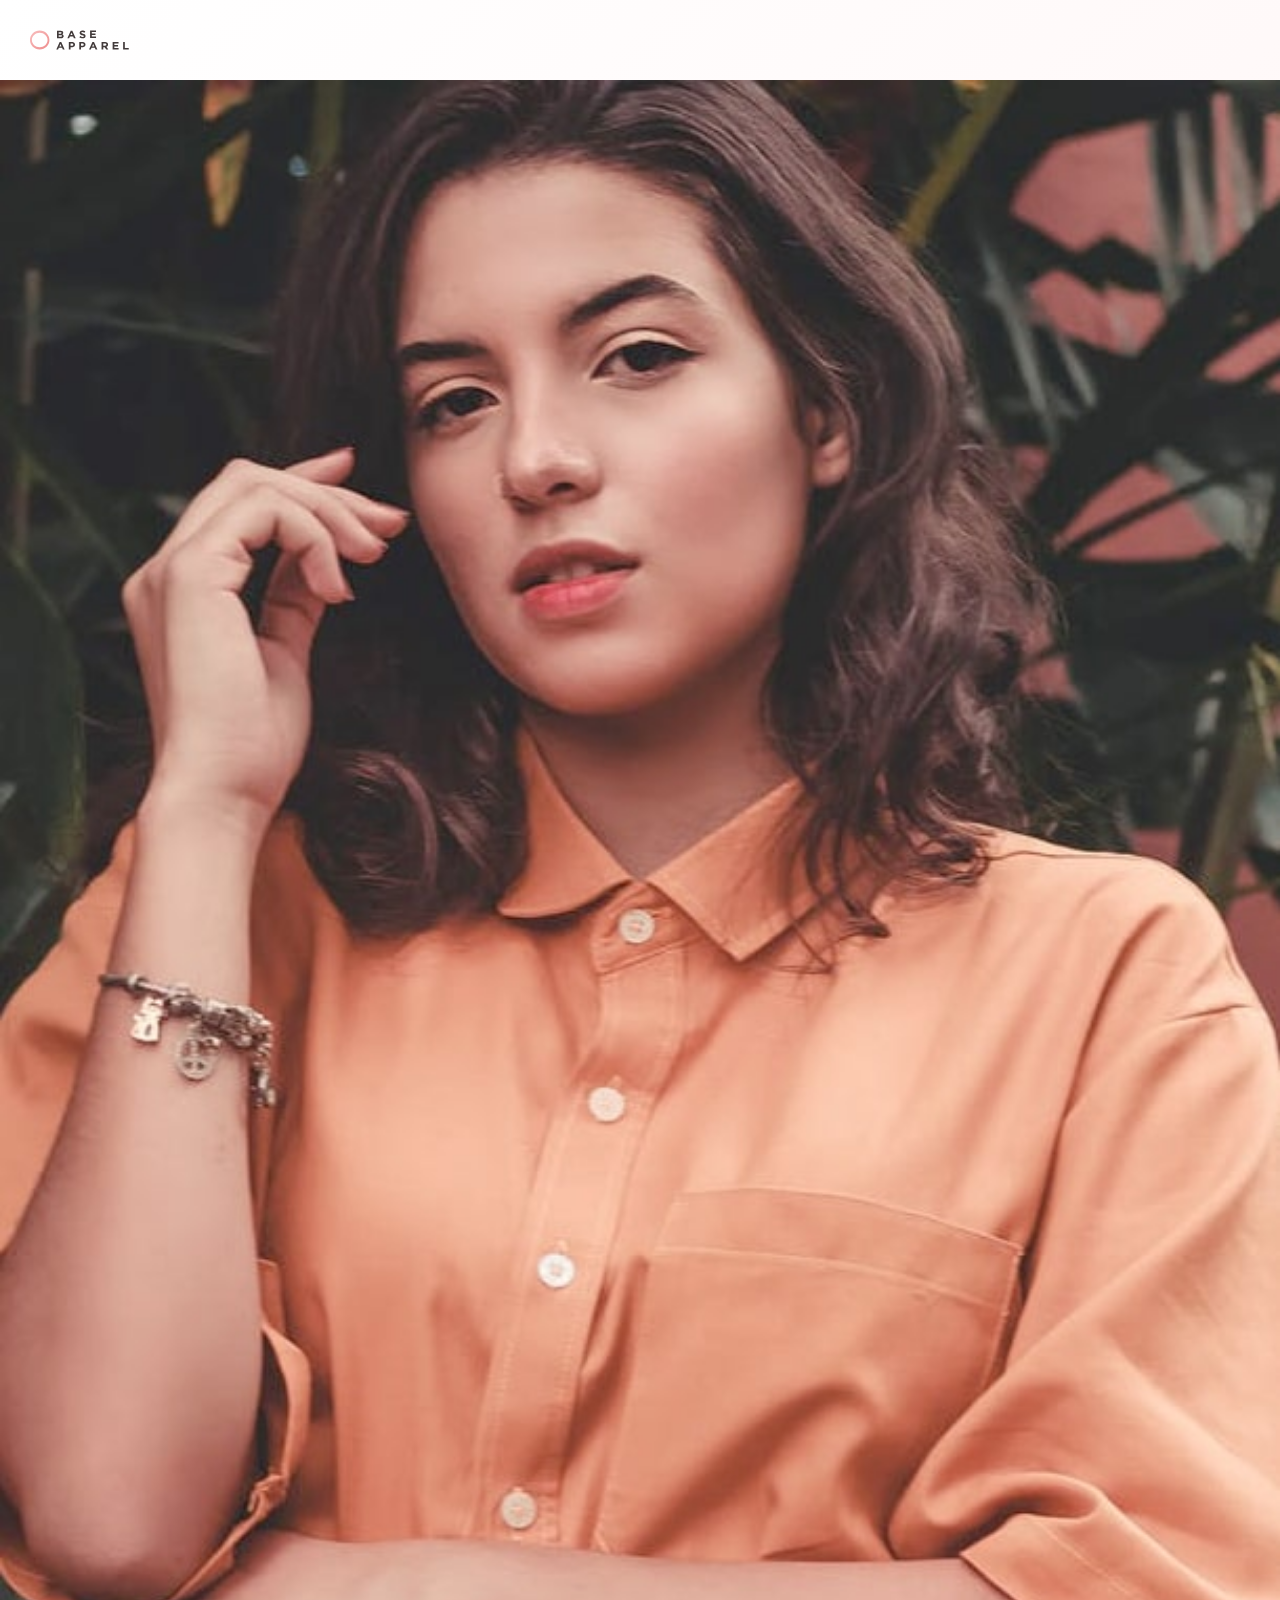
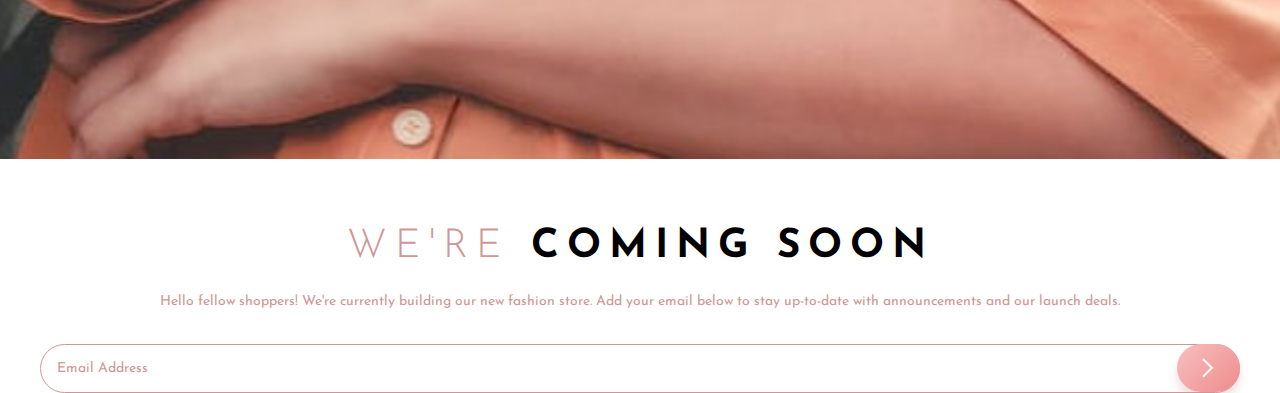
==== base-apparel/index.html @ 46ca5532 "WIP" ====
<!DOCTYPE html>
<html lang="en">
<head>
  <meta charset="UTF-8">
  <meta name="viewport" content="width=device-width, initial-scale=1.0"> <!-- displays site properly based on user's device -->

  <link rel="icon" type="image/png" sizes="32x32" href="./images/favicon-32x32.png">
  
  <title>Frontend Mentor | Base Apparel coming soon page</title>

  <!-- Feel free to remove these styles or customise in your own stylesheet 👍 -->
  <style>
    .attribution { font-size: 11px; text-align: center; }
    .attribution a { color: hsl(228, 45%, 44%); }
  </style>
  <link rel="stylesheet" href="style.css">

  <!-- FONTS -->
  <link rel="preconnect" href="https://fonts.googleapis.com">
<link rel="preconnect" href="https://fonts.gstatic.com" crossorigin>
<link href="https://fonts.googleapis.com/css2?family=Josefin+Sans:wght@300;400;600&display=swap" rel="stylesheet">

</head>
<body>
<div class="container">
  <div class="card">
    
    <img src="./images/logo.svg" class="card__logo" alt="Card Logo">

    <div class="card__info">
      <h1 class="card__heading"><span class="card__heading card__heading--rose">We're</span> coming soon</h1>
      <p class="card__text">
        Hello fellow shoppers! We're currently building our new fashion store. 
        Add your email below to stay up-to-date with announcements and our launch deals.      
      </p>
    
      <form action="#" class="card__form">
      <input type="email" placeholder="Email Address" class="inp-email">
      <input type="image" src="./images/icon-arrow.svg" class="img=submit" alt="Submit">
      </form>
    </div>

<!-- <div class="card__hero"></div> -->
<!-- <img src="./images/hero-mobile.jpg" alt="Hero" class="card__hero"> -->

<picture class="card__hero">
  <source media="(min-width: 1024px)" srcset="./images/hero-desktop.jpg">
  <source media="(max-width: 1023px)" srcset="./images/hero-mobile.jpg">
  <img src="./images/hero-desktop.jpg" alt="Hero picture">
</picture>

</div>
  <!-- <footer>
    <p class="attribution">
      Challenge by <a href="https://www.frontendmentor.io?ref=challenge" target="_blank">Frontend Mentor</a>. 
      Coded by <a href="#">Your Name Here</a>.
    </p>
  </footer> -->
</body>
</html>
---- base-apparel/style.css ----
/*# Front-end Style Guide

### Gradients

- Linear, 135deg, from hsl(0, 0%, 100%), to hsl(0, 100%, 98%)
- Linear, 135deg, from hsl(0, 80%, 86%), to hsl(0, 74%, 74%)
*/
:root {
  --main-desaturated-red: hsl(0, 36%, 70%);
  --main-soft-red: hsl(0, 93%, 68%);
  --dark-grayish-red: hsl(0, 6%, 24%);
}

* {
  margin: 0;
  padding: 0;
  -webkit-box-sizing: border-box;
          box-sizing: border-box;
}

/* Font: 300-light, 400-regular, 600-semi-bold */
html, body {
  height: 100%;
  width: 100%;
}

html {
  font-size: 16px;
  /*1rem*/
  font-family: 'Josefin Sans', sans-serif;
}

.container, .card {
  height: 100vh;
}

.card {
  background: linear-gradient(135deg, white, #fff5f5);
  display: -webkit-box;
  display: -ms-flexbox;
  display: flex;
  -webkit-box-orient: vertical;
  -webkit-box-direction: normal;
      -ms-flex-direction: column;
          flex-direction: column;
}

.card__logo {
  padding: 1.85rem;
  height: 5rem;
  width: auto;
  -o-object-fit: contain;
     object-fit: contain;
  -o-object-position: left;
     object-position: left;
}

.card__info {
  -webkit-box-ordinal-group: 3;
      -ms-flex-order: 2;
          order: 2;
  height: 100%;
  padding: 0 2.5rem;
  text-align: center;
}

.card__hero {
  -webkit-box-ordinal-group: 2;
      -ms-flex-order: 1;
          order: 1;
  -o-object-fit: cover;
     object-fit: cover;
}

.card__hero img {
  width: 100%;
}

.card__heading {
  font-size: 2.5rem;
  text-transform: uppercase;
  letter-spacing: 0.5rem;
  margin-top: 4rem;
}

.card__heading--rose {
  font-weight: 300;
  color: var(--main-desaturated-red);
}

.card__text {
  color: var(--main-desaturated-red);
  margin-top: 1.5rem;
  line-height: 1.5;
  font-size: 0.875rem;
}

.card__form {
  position: relative;
  margin-top: 2rem;
}

.card__form input[type=email] {
  background-color: transparent;
  font-size: 0.875rem;
  display: inline-block;
  padding: 1rem;
  font-family: 'Josefin Sans', sans-serif;
  width: 100%;
  border: 1px solid var(--main-desaturated-red);
  border-radius: 2rem;
}

.card__form input[type=email]::-webkit-input-placeholder {
  color: var(--main-desaturated-red);
}

.card__form input[type=email]:-ms-input-placeholder {
  color: var(--main-desaturated-red);
}

.card__form input[type=email]::-ms-input-placeholder {
  color: var(--main-desaturated-red);
}

.card__form input[type=email]::placeholder {
  color: var(--main-desaturated-red);
}

.card__form input[type=image] {
  position: absolute;
  right: 0;
  padding: 0.875rem 1.6rem;
  border-radius: 2rem;
  background-color: rosybrown;
  -webkit-box-shadow: 0 0.5rem 0.5rem 0 rgba(206, 151, 151, 0.3);
          box-shadow: 0 0.5rem 0.5rem 0 rgba(206, 151, 151, 0.3);
  background: linear-gradient(135deg, #f8bfbf, #ee8c8c);
}
/*# sourceMappingURL=style.css.map */
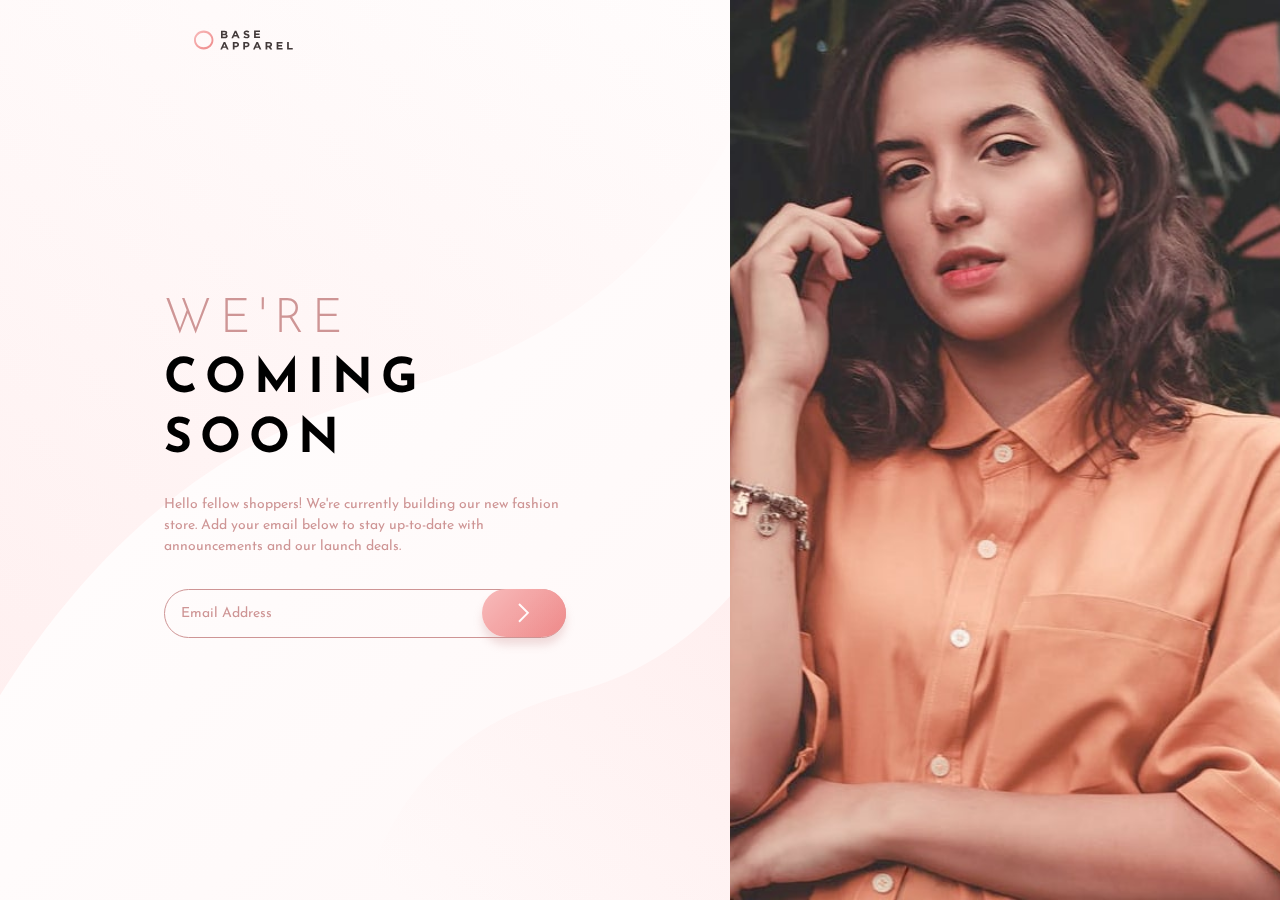
==== commit c66d67a5: "Validation to-be-added" ====
--- a/base-apparel/index.html
+++ b/base-apparel/index.html
@@ -34,20 +34,28 @@
         Add your email below to stay up-to-date with announcements and our launch deals.      
       </p>
     
-      <form action="#" class="card__form">
-      <input type="email" placeholder="Email Address" class="inp-email">
+      <form action="#" class="card__form"> 
+      <input type="email" placeholder="Email Address" id="email" class="inp-email" oninput="validate()">
       <input type="image" src="./images/icon-arrow.svg" class="img=submit" alt="Submit">
-      </form>
+      <span class="error" id ="error" aria-live="polite"></span> 
+    </form>
+      <!-- <form action="#" class="card__form">
+      <input type="email" placeholder="Email Address" id="email" class="inp-email">
+      <input type="image" src="./images/icon-arrow.svg" class="img=submit" alt="Submit">
+      </form> -->
     </div>
-
-<!-- <div class="card__hero"></div> -->
-<!-- <img src="./images/hero-mobile.jpg" alt="Hero" class="card__hero"> -->
 
 <picture class="card__hero">
   <source media="(min-width: 1024px)" srcset="./images/hero-desktop.jpg">
   <source media="(max-width: 1023px)" srcset="./images/hero-mobile.jpg">
   <img src="./images/hero-desktop.jpg" alt="Hero picture">
 </picture>
+
+<!-- <picture class="card__hero">
+  <source media="(min-width: 640px)" srcset="./images/hero-desktop.jpg">
+  <source media="(max-width: 639px)" srcset="./images/hero-mobile.jpg">
+  <img src="./images/hero-desktop.jpg" alt="Hero picture">
+</picture> -->
 
 </div>
   <!-- <footer>
@@ -57,4 +65,29 @@
     </p>
   </footer> -->
 </body>
+<script>
+// https://developer.mozilla.org/en-US/docs/Learn/Forms/Form_validation
+const email = document.getElementById("email");
+const err = document.getElementById("error");
+
+// email.addEventListener("input", ()=>{
+//   if(email.validity.typeMismatch){
+//     email.setCustomValidity("Please, provide a valid email");
+//   }
+//   else {
+//     email.setCustomValidity("");
+//   }
+// })
+function validate(){
+  if (!email.checkValidity()) {
+    
+    error.innerHTML="Please, provide a valid email";
+  }
+  else {
+
+    error.innerHTML="Good!";
+  }
+}
+
+</script>
 </html>--- a/base-apparel/style.css
+++ b/base-apparel/style.css
@@ -68,12 +68,15 @@
   -webkit-box-ordinal-group: 2;
       -ms-flex-order: 1;
           order: 1;
-  -o-object-fit: cover;
-     object-fit: cover;
 }
 
 .card__hero img {
+  -o-object-fit: cover;
+     object-fit: cover;
   width: 100%;
+  max-height: 40vh;
+  -o-object-position: top;
+     object-position: top;
 }
 
 .card__heading {
@@ -100,7 +103,7 @@
   margin-top: 2rem;
 }
 
-.card__form input[type=email] {
+.card__form input[type=email], .card__form input[type=email]:focus {
   background-color: transparent;
   font-size: 0.875rem;
   display: inline-block;
@@ -111,19 +114,19 @@
   border-radius: 2rem;
 }
 
-.card__form input[type=email]::-webkit-input-placeholder {
+.card__form input[type=email]::-webkit-input-placeholder, .card__form input[type=email]:focus::-webkit-input-placeholder {
   color: var(--main-desaturated-red);
 }
 
-.card__form input[type=email]:-ms-input-placeholder {
+.card__form input[type=email]:-ms-input-placeholder, .card__form input[type=email]:focus:-ms-input-placeholder {
   color: var(--main-desaturated-red);
 }
 
-.card__form input[type=email]::-ms-input-placeholder {
+.card__form input[type=email]::-ms-input-placeholder, .card__form input[type=email]:focus::-ms-input-placeholder {
   color: var(--main-desaturated-red);
 }
 
-.card__form input[type=email]::placeholder {
+.card__form input[type=email]::placeholder, .card__form input[type=email]:focus::placeholder {
   color: var(--main-desaturated-red);
 }
 
@@ -137,4 +140,55 @@
           box-shadow: 0 0.5rem 0.5rem 0 rgba(206, 151, 151, 0.3);
   background: linear-gradient(135deg, #f8bfbf, #ee8c8c);
 }
+
+@media screen and (min-width: 1024px) {
+  .card {
+    position: relative;
+    -webkit-box-orient: horizontal;
+    -webkit-box-direction: normal;
+        -ms-flex-direction: row;
+            flex-direction: row;
+  }
+  .card__logo {
+    position: absolute;
+    top: 0;
+    left: 10.25rem;
+  }
+  .card__hero {
+    -webkit-box-ordinal-group: 3;
+        -ms-flex-order: 2;
+            order: 2;
+    width: 100%;
+  }
+  .card__hero img {
+    height: 100%;
+    width: 100%;
+    max-height: none;
+    -o-object-fit: cover;
+       object-fit: cover;
+    position: center;
+  }
+  .card__info {
+    -webkit-box-ordinal-group: 2;
+        -ms-flex-order: 1;
+            order: 1;
+    padding: 14.125rem 10.25rem;
+    max-width: 57vw;
+    min-width: 53vw;
+    text-align: left;
+    background-image: url(./images/bg-pattern-desktop.svg);
+    background-position: center;
+    background-repeat: no-repeat;
+    background-size: cover;
+    mix-blend-mode: multiply;
+  }
+  .card__heading {
+    max-width: 20rem;
+    font-size: 3rem;
+    line-height: 1.25;
+  }
+  .card__form input[type=image] {
+    padding: 0.875rem 2.25rem;
+  }
+}
 /*# sourceMappingURL=style.css.map */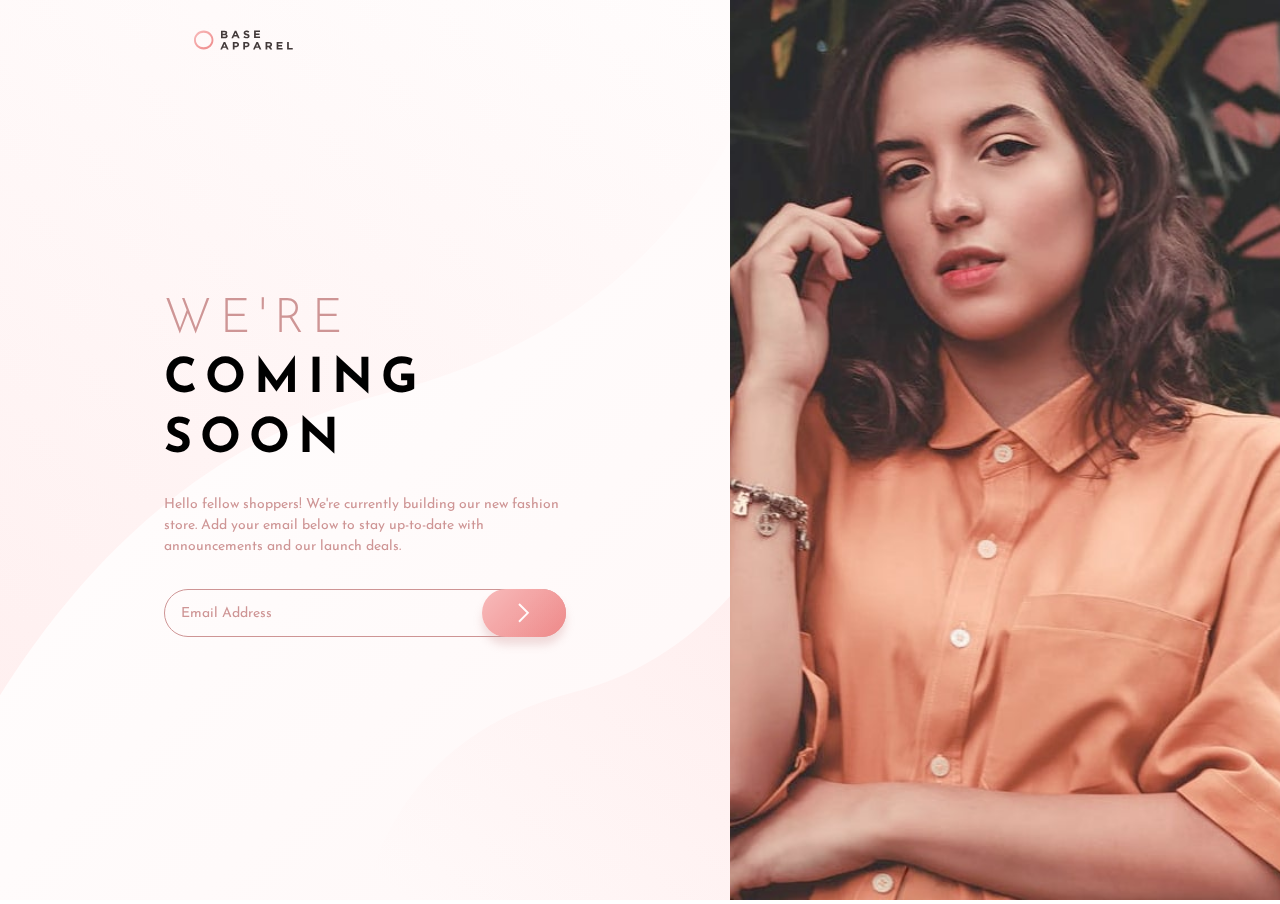
==== commit a13ca068: "WIP: add validation and exclamation mark on error" ====
--- a/base-apparel/index.html
+++ b/base-apparel/index.html
@@ -35,7 +35,7 @@
       </p>
     
       <form action="#" class="card__form"> 
-      <input type="email" placeholder="Email Address" id="email" class="inp-email" oninput="validate()">
+      <input type="email" placeholder="Email Address" id="email" pattern="*@*"class="inp-email" required>
       <input type="image" src="./images/icon-arrow.svg" class="img=submit" alt="Submit">
       <span class="error" id ="error" aria-live="polite"></span> 
     </form>
@@ -65,6 +65,8 @@
     </p>
   </footer> -->
 </body>
+
+
 <script>
 // https://developer.mozilla.org/en-US/docs/Learn/Forms/Form_validation
 const email = document.getElementById("email");
@@ -78,16 +80,19 @@
 //     email.setCustomValidity("");
 //   }
 // })
-function validate(){
-  if (!email.checkValidity()) {
+
+
+//v2
+// function validate(){
+//   if (!email.checkValidity()) {
     
-    error.innerHTML="Please, provide a valid email";
-  }
-  else {
+//     error.innerHTML="Please, provide a valid email";
+//   }
+//   else {
 
-    error.innerHTML="Good!";
-  }
-}
+//     error.innerHTML="Good!";
+//   }
+// }
 
 </script>
 </html>--- a/base-apparel/style.css
+++ b/base-apparel/style.css
@@ -11,7 +11,8 @@
   --dark-grayish-red: hsl(0, 6%, 24%);
 }
 
-* {
+*, *::before,
+*::after {
   margin: 0;
   padding: 0;
   -webkit-box-sizing: border-box;
@@ -103,31 +104,35 @@
   margin-top: 2rem;
 }
 
-.card__form input[type=email], .card__form input[type=email]:focus {
+.card__form input[type=email] {
   background-color: transparent;
   font-size: 0.875rem;
   display: inline-block;
-  padding: 1rem;
+  height: 3rem;
   font-family: 'Josefin Sans', sans-serif;
   width: 100%;
   border: 1px solid var(--main-desaturated-red);
   border-radius: 2rem;
 }
 
-.card__form input[type=email]::-webkit-input-placeholder, .card__form input[type=email]:focus::-webkit-input-placeholder {
+.card__form input[type=email]::-webkit-input-placeholder {
   color: var(--main-desaturated-red);
+  padding-left: 1rem;
 }
 
-.card__form input[type=email]:-ms-input-placeholder, .card__form input[type=email]:focus:-ms-input-placeholder {
+.card__form input[type=email]:-ms-input-placeholder {
   color: var(--main-desaturated-red);
+  padding-left: 1rem;
 }
 
-.card__form input[type=email]::-ms-input-placeholder, .card__form input[type=email]:focus::-ms-input-placeholder {
+.card__form input[type=email]::-ms-input-placeholder {
   color: var(--main-desaturated-red);
+  padding-left: 1rem;
 }
 
-.card__form input[type=email]::placeholder, .card__form input[type=email]:focus::placeholder {
+.card__form input[type=email]::placeholder {
   color: var(--main-desaturated-red);
+  padding-left: 1rem;
 }
 
 .card__form input[type=image] {
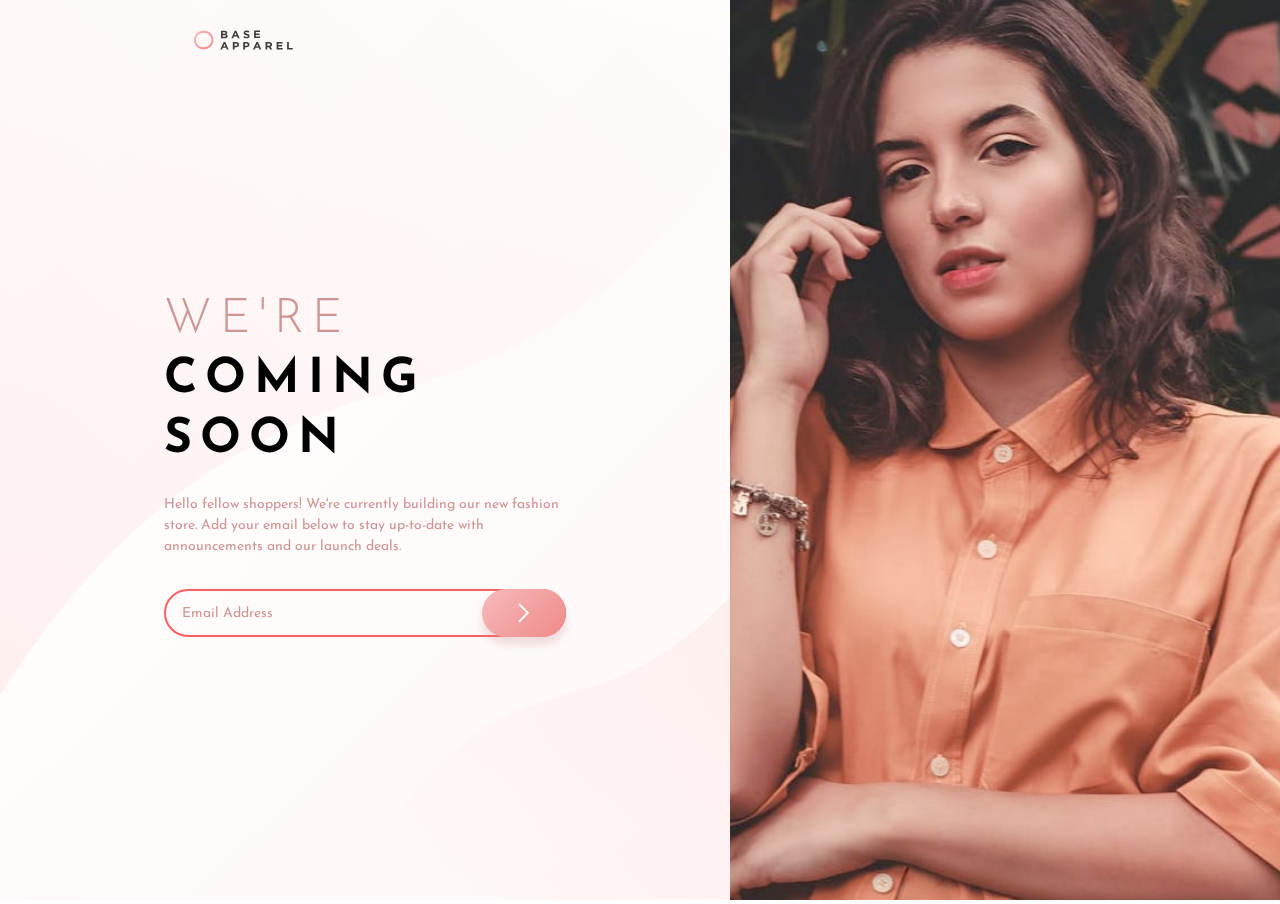
==== commit ce943adb: "WIP: JS validation" ====
--- a/base-apparel/index.html
+++ b/base-apparel/index.html
@@ -34,9 +34,9 @@
         Add your email below to stay up-to-date with announcements and our launch deals.      
       </p>
     
-      <form action="#" class="card__form"> 
-      <input type="email" placeholder="Email Address" id="email" pattern="*@*"class="inp-email" required>
-      <input type="image" src="./images/icon-arrow.svg" class="img=submit" alt="Submit">
+      <form action="#" class="card__form" novalidate> 
+      <input type="email" name="email" placeholder="Email Address" id="email" required>
+      <input type="image" src="./images/icon-arrow.svg" alt="Submit">
       <span class="error" id ="error" aria-live="polite"></span> 
     </form>
       <!-- <form action="#" class="card__form">
@@ -68,31 +68,48 @@
 
 
 <script>
+// TO-DO: fix that the input is invalid by default
+
 // https://developer.mozilla.org/en-US/docs/Learn/Forms/Form_validation
+const form  = document.getElementsByClassName('card__form')[0];
 const email = document.getElementById("email");
-const err = document.getElementById("error");
-
-// email.addEventListener("input", ()=>{
-//   if(email.validity.typeMismatch){
-//     email.setCustomValidity("Please, provide a valid email");
-//   }
-//   else {
-//     email.setCustomValidity("");
-//   }
-// })
+const emailError = document.querySelector('span.error');
 
 
-//v2
-// function validate(){
-//   if (!email.checkValidity()) {
-    
-//     error.innerHTML="Please, provide a valid email";
-//   }
-//   else {
+email.addEventListener('input', function (event) {
 
-//     error.innerHTML="Good!";
-//   }
-// }
+  if (email.validity.valid) {
+    emailError.textContent = ''; // Reset the content of the message
+    emailError.className = 'error'; // Reset the visual state of the message
+  } else {
+    // If there is still an error, show the correct error
+    showError();
+  }
+});
 
+form.addEventListener('submit', function (event) {
+  // if the email field is valid, we let the form submit
+
+  if(!email.validity.valid) {
+    // If it isn't, we display an appropriate error message
+    showError();
+    // Then we prevent the form from being sent by canceling the event
+    event.preventDefault();
+  }
+});
+
+function showError() {
+  if(email.validity.valueMissing) {
+    // If the field is empty,
+    // display the following error message.
+    emailError.textContent = 'You need to enter an e-mail address.';
+  } else if(email.validity.typeMismatch) {
+    // If the field doesn't contain an email address,
+    // display the following error message.
+    emailError.textContent = 'Please, provide a valid e-mail address.';
+  } 
+  // Set the styling appropriately
+  emailError.className = 'error active';
+}
 </script>
 </html>--- a/base-apparel/style.css
+++ b/base-apparel/style.css
@@ -102,9 +102,14 @@
 .card__form {
   position: relative;
   margin-top: 2rem;
+  /* This is the style of our error messages */
 }
 
 .card__form input[type=email] {
+  -webkit-appearance: none;
+  -moz-appearance: none;
+       appearance: none;
+  padding-left: 1rem;
   background-color: transparent;
   font-size: 0.875rem;
   display: inline-block;
@@ -117,22 +122,35 @@
 
 .card__form input[type=email]::-webkit-input-placeholder {
   color: var(--main-desaturated-red);
-  padding-left: 1rem;
 }
 
 .card__form input[type=email]:-ms-input-placeholder {
   color: var(--main-desaturated-red);
-  padding-left: 1rem;
 }
 
 .card__form input[type=email]::-ms-input-placeholder {
   color: var(--main-desaturated-red);
-  padding-left: 1rem;
 }
 
 .card__form input[type=email]::placeholder {
   color: var(--main-desaturated-red);
-  padding-left: 1rem;
+}
+
+.card__form input[type=email]:invalid {
+  border: 2px solid var(--main-soft-red);
+}
+
+.card__form .error {
+  width: 100%;
+  padding: 0;
+  text-align: left;
+  font-size: 80%;
+  color: var(--main-soft-red);
+  border-radius: 0 0 5px 5px;
+}
+
+.card__form .error.active {
+  padding: 0.3rem;
 }
 
 .card__form input[type=image] {
@@ -144,6 +162,10 @@
   -webkit-box-shadow: 0 0.5rem 0.5rem 0 rgba(206, 151, 151, 0.3);
           box-shadow: 0 0.5rem 0.5rem 0 rgba(206, 151, 151, 0.3);
   background: linear-gradient(135deg, #f8bfbf, #ee8c8c);
+}
+
+.card__form input[type=image]:focus {
+  opacity: 0.7;
 }
 
 @media screen and (min-width: 1024px) {
